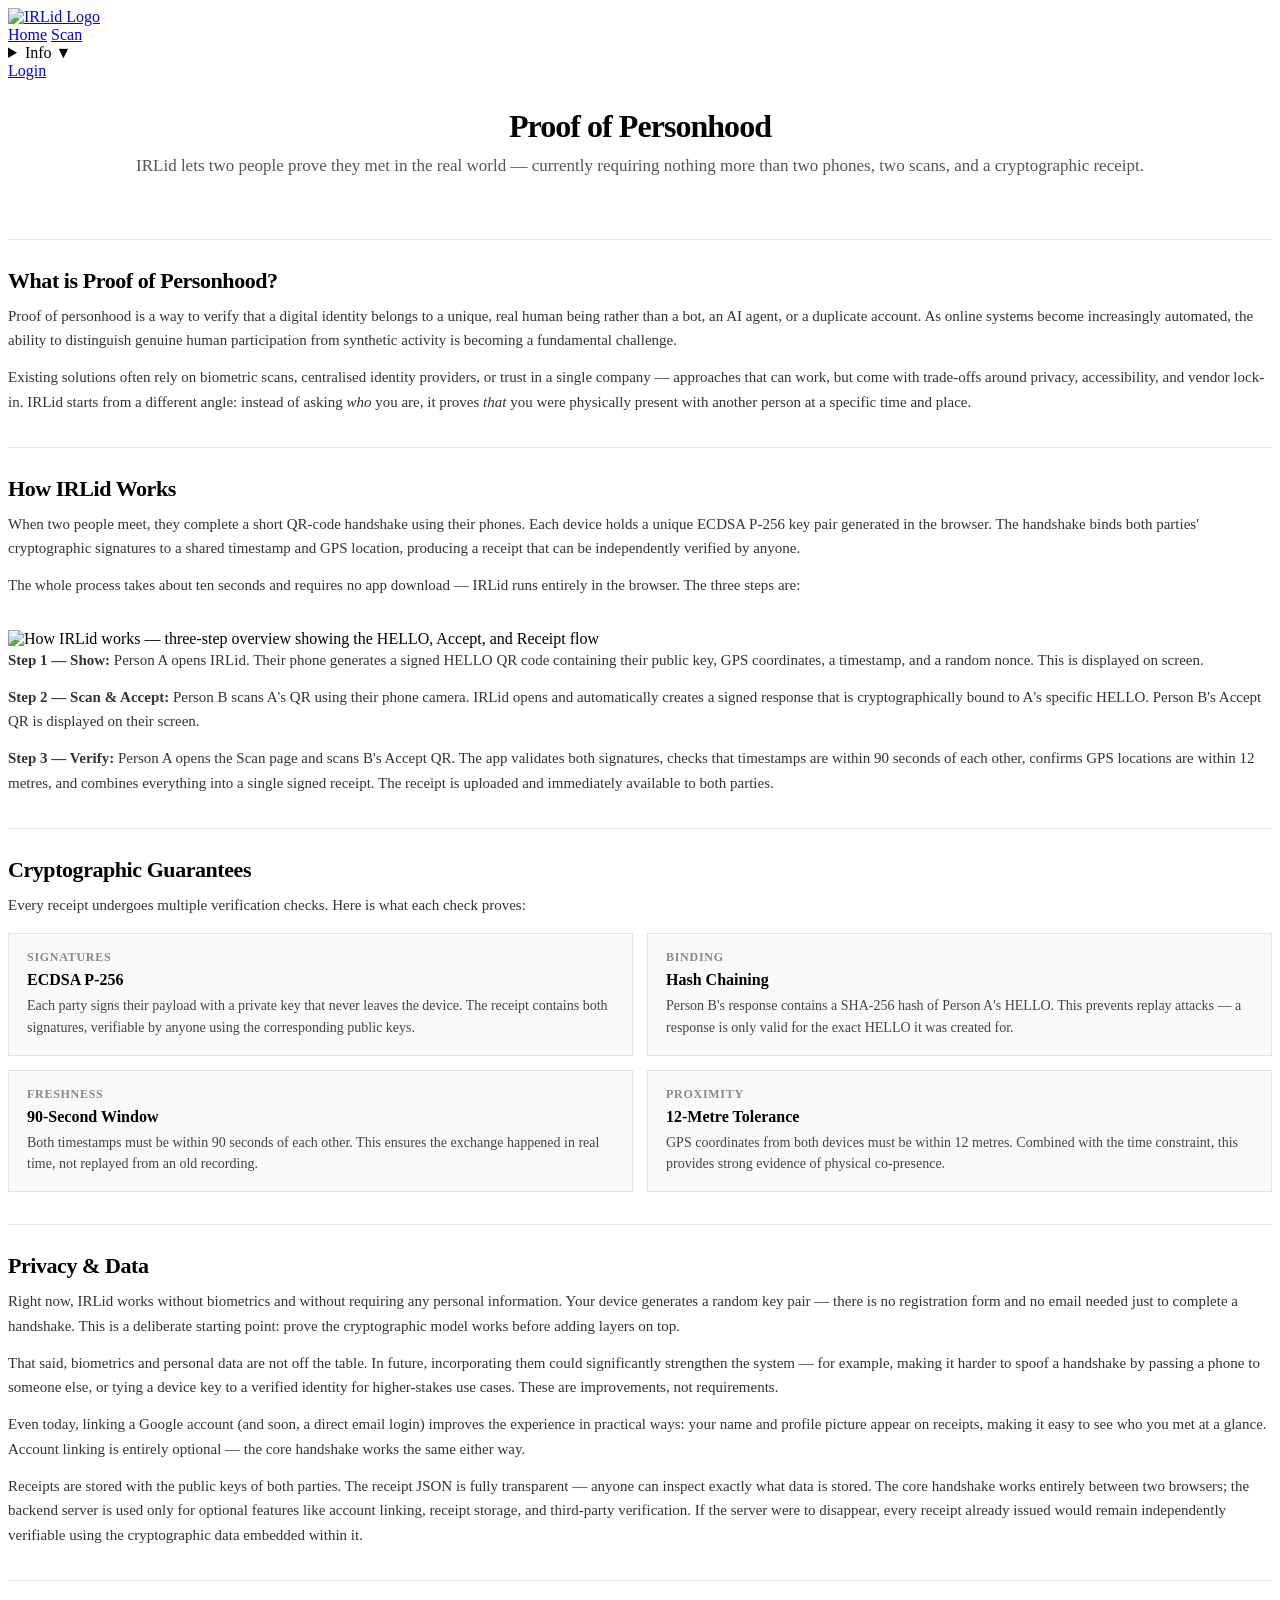
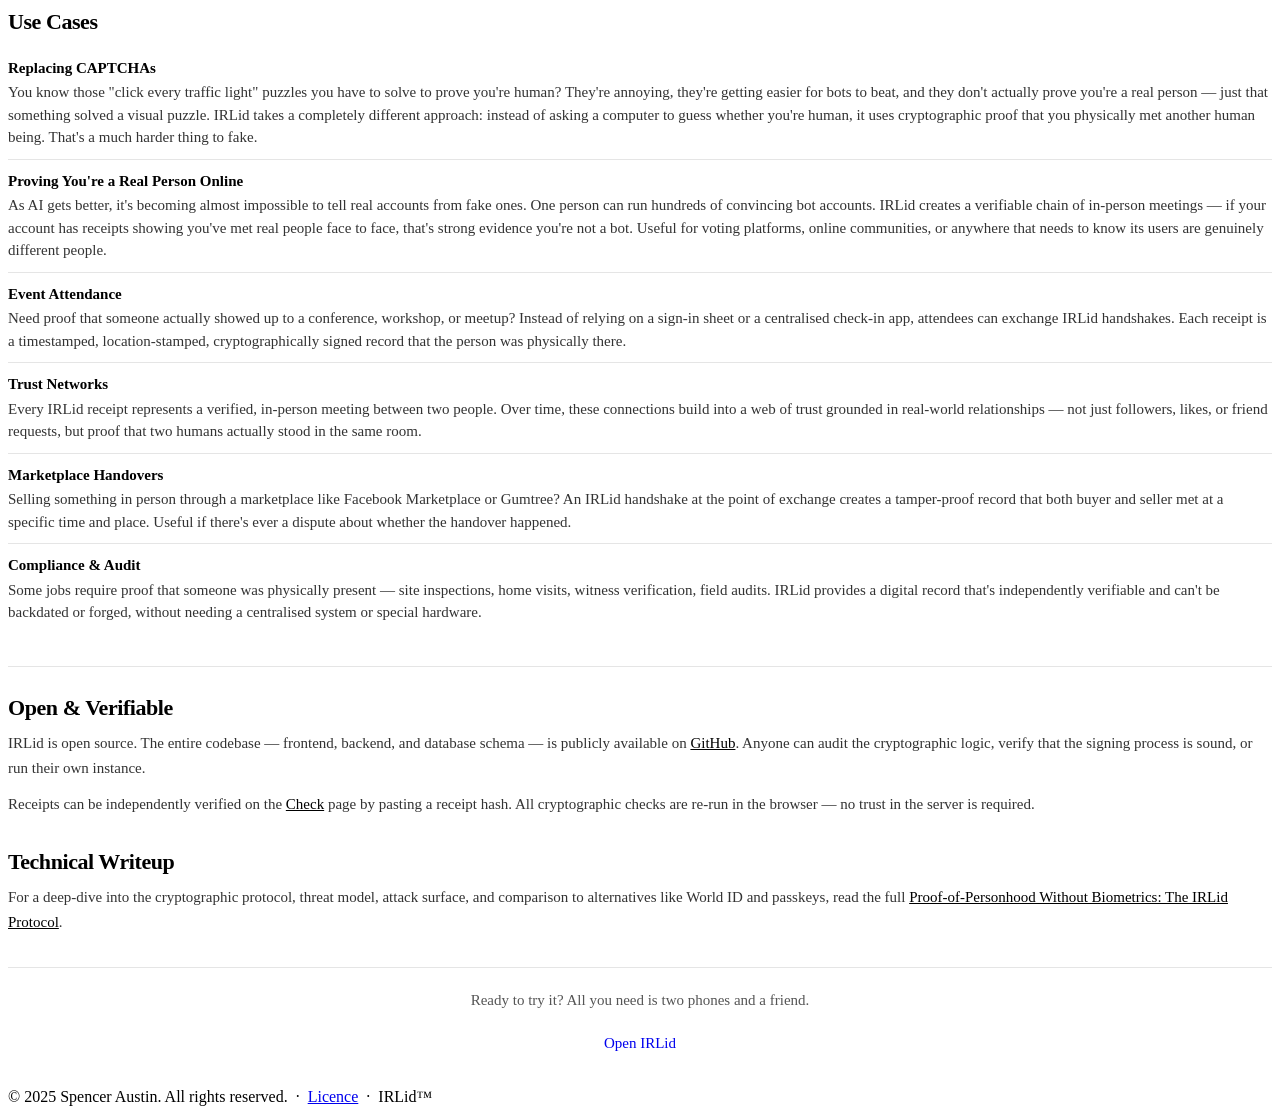
==== about.html @ cba7eae4 "Add cache-busting ?v=3 to sign.js includes across all pages Prevents mobile browsers serving stale v" ====
<!-- about.html -->
<!DOCTYPE html>
<!-- Deploy 90 -->
<html lang="en">
<head>
  <meta charset="UTF-8" />
  <meta name="copyright" content="Copyright 2025 Spencer Austin. All rights reserved." />
  <meta name="viewport" content="width=device-width, initial-scale=1.0" />
  <title>IRLid — About</title>
  <link rel="stylesheet" href="css/style.css">
  <style>
    .about-section {
      margin: 0 0 32px;
    }
    .about-section h2 {
      font-size: 22px;
      margin: 0 0 10px;
      letter-spacing: -0.02em;
    }
    .about-section p {
      font-size: 15px;
      line-height: 1.65;
      color: #333;
      margin: 0 0 12px;
    }
    .about-hero {
      text-align: center;
      padding: 28px 0 8px;
    }
    .about-hero h1 {
      font-size: 32px;
      margin: 0 0 8px;
      letter-spacing: -0.03em;
    }
    .about-hero .subtitle {
      font-size: 17px;
      color: #555;
      margin: 0 0 24px;
      line-height: 1.5;
    }
    .divider {
      border: none;
      border-top: 1px solid #E5E5E5;
      margin: 28px 0;
    }
    .guarantee-grid {
      display: grid;
      grid-template-columns: 1fr;
      gap: 14px;
      margin: 16px 0;
    }
    @media (min-width: 600px) {
      .guarantee-grid { grid-template-columns: 1fr 1fr; }
    }
    .guarantee-card {
      border: 1px solid #E5E5E5;
      padding: 16px 18px;
      background: #FAFAFA;
    }
    .guarantee-card .card-label {
      font-size: 12px;
      font-weight: 700;
      text-transform: uppercase;
      letter-spacing: 0.06em;
      color: #888;
      margin: 0 0 6px;
    }
    .guarantee-card h3 {
      font-size: 16px;
      margin: 0 0 6px;
    }
    .guarantee-card p {
      font-size: 14px;
      line-height: 1.55;
      color: #444;
      margin: 0;
    }
    .use-case-list {
      margin: 12px 0;
      padding: 0;
      list-style: none;
    }
    .use-case-list li {
      padding: 10px 0;
      border-top: 1px solid #E5E5E5;
      font-size: 15px;
      line-height: 1.5;
      color: #333;
    }
    .use-case-list li:first-child { border-top: none; }
    .use-case-list li strong {
      display: block;
      font-size: 15px;
      color: #000;
      margin-bottom: 2px;
    }
    .cta-bar {
      text-align: center;
      padding: 24px 0;
      margin: 16px 0 0;
      border-top: 1px solid #E5E5E5;
    }
    .cta-bar p {
      font-size: 15px;
      color: #555;
      margin: 0 0 14px;
    }
    .cta-bar .btn {
      display: inline-block;
      text-decoration: none;
      font-size: 15px;
      padding: 12px 28px;
    }
  </style>
</head>

<body>
  <header class="site-header">
    <div class="brand-wrap">
      <a class="brand" href="index.html" aria-label="IRLid Home">
        <img src="logo.png" alt="IRLid Logo" id="logo">
      </a>
    </div>

    <nav class="site-nav" aria-label="Primary">
      <a class="nav-btn" href="index.html">Home</a>
      <a class="nav-btn" href="scan.html">Scan</a>

      <details class="nav-dropdown" id="aboutDropdown">
        <summary class="nav-btn">Info ▼</summary>
        <div class="dropdown-menu" role="menu" aria-label="Info menu">
        <a href="check.html">Check</a>
        <a href="about.html">About</a>
        <a href="features.html">Features</a>
        <a href="contact.html">Contact</a>
      </div>
      </details>

      <span id="accountSlot"></span>
    </nav>
  </header>

  <main class="page-main page-content">

    <div class="about-hero">
      <h1>Proof of Personhood</h1>
      <p class="subtitle">
        IRLid lets two people prove they met in the real world — currently requiring nothing more than two phones, two scans, and a cryptographic receipt.
      </p>
    </div>

    <hr class="divider">

    <!-- What is Proof of Personhood? -->
    <div class="about-section">
      <h2>What is Proof of Personhood?</h2>
      <p>
        Proof of personhood is a way to verify that a digital identity belongs to a unique, real human being rather than a bot, an AI agent, or a duplicate account.
        As online systems become increasingly automated, the ability to distinguish genuine human participation from synthetic activity is becoming a fundamental challenge.
      </p>
      <p>
        Existing solutions often rely on biometric scans, centralised identity providers, or trust in a single company — approaches that can work, but come with trade-offs around privacy, accessibility, and vendor lock-in.
        IRLid starts from a different angle: instead of asking <em>who</em> you are, it proves <em>that</em> you were physically present with another person at a specific time and place.
      </p>
    </div>

    <hr class="divider">

    <!-- How IRLid Works -->
    <div class="about-section">
      <h2>How IRLid Works</h2>
      <p>
        When two people meet, they complete a short QR-code handshake using their phones. Each device holds a unique ECDSA P-256 key pair generated in the browser.
        The handshake binds both parties' cryptographic signatures to a shared timestamp and GPS location, producing a receipt that can be independently verified by anyone.
      </p>
      <p>
        The whole process takes about ten seconds and requires no app download — IRLid runs entirely in the browser. The three steps are:
      </p>
    </div>

    <img class="responsive" src="img/how-it-works-overview.svg" alt="How IRLid works — three-step overview showing the HELLO, Accept, and Receipt flow">

    <div class="about-section">
      <p>
        <strong>Step 1 — Show:</strong> Person A opens IRLid. Their phone generates a signed HELLO QR code containing their public key, GPS coordinates, a timestamp, and a random nonce. This is displayed on screen.
      </p>
      <p>
        <strong>Step 2 — Scan &amp; Accept:</strong> Person B scans A's QR using their phone camera. IRLid opens and automatically creates a signed response that is cryptographically bound to A's specific HELLO. Person B's Accept QR is displayed on their screen.
      </p>
      <p>
        <strong>Step 3 — Verify:</strong> Person A opens the Scan page and scans B's Accept QR. The app validates both signatures, checks that timestamps are within 90 seconds of each other, confirms GPS locations are within 12 metres, and combines everything into a single signed receipt. The receipt is uploaded and immediately available to both parties.
      </p>
    </div>

    <hr class="divider">

    <!-- Cryptographic Guarantees -->
    <div class="about-section">
      <h2>Cryptographic Guarantees</h2>
      <p>
        Every receipt undergoes multiple verification checks. Here is what each check proves:
      </p>

      <div class="guarantee-grid">
        <div class="guarantee-card">
          <div class="card-label">Signatures</div>
          <h3>ECDSA P-256</h3>
          <p>Each party signs their payload with a private key that never leaves the device. The receipt contains both signatures, verifiable by anyone using the corresponding public keys.</p>
        </div>
        <div class="guarantee-card">
          <div class="card-label">Binding</div>
          <h3>Hash Chaining</h3>
          <p>Person B's response contains a SHA-256 hash of Person A's HELLO. This prevents replay attacks — a response is only valid for the exact HELLO it was created for.</p>
        </div>
        <div class="guarantee-card">
          <div class="card-label">Freshness</div>
          <h3>90-Second Window</h3>
          <p>Both timestamps must be within 90 seconds of each other. This ensures the exchange happened in real time, not replayed from an old recording.</p>
        </div>
        <div class="guarantee-card">
          <div class="card-label">Proximity</div>
          <h3>12-Metre Tolerance</h3>
          <p>GPS coordinates from both devices must be within 12 metres. Combined with the time constraint, this provides strong evidence of physical co-presence.</p>
        </div>
      </div>
    </div>

    <hr class="divider">

    <!-- Privacy & Data -->
    <div class="about-section">
      <h2>Privacy &amp; Data</h2>
      <p>
        Right now, IRLid works without biometrics and without requiring any personal information.
        Your device generates a random key pair — there is no registration form and no email needed just to complete a handshake.
        This is a deliberate starting point: prove the cryptographic model works before adding layers on top.
      </p>
      <p>
        That said, biometrics and personal data are not off the table. In future, incorporating them could significantly
        strengthen the system — for example, making it harder to spoof a handshake by passing a phone to someone else,
        or tying a device key to a verified identity for higher-stakes use cases. These are improvements, not requirements.
      </p>
      <p>
        Even today, linking a Google account (and soon, a direct email login) improves the experience in practical ways:
        your name and profile picture appear on receipts, making it easy to see who you met at a glance.
        Account linking is entirely optional — the core handshake works the same either way.
      </p>
      <p>
        Receipts are stored with the public keys of both parties. The receipt JSON is fully transparent — anyone can
        inspect exactly what data is stored. The core handshake works entirely between two browsers; the backend server
        is used only for optional features like account linking, receipt storage, and third-party verification.
        If the server were to disappear, every receipt already issued would remain independently verifiable
        using the cryptographic data embedded within it.
      </p>
    </div>

    <hr class="divider">

    <!-- Use Cases -->
    <div class="about-section">
      <h2>Use Cases</h2>
      <ul class="use-case-list">
        <li>
          <strong>Replacing CAPTCHAs</strong>
          You know those "click every traffic light" puzzles you have to solve to prove you're human? They're annoying, they're getting easier for bots to beat, and they don't actually prove you're a real person — just that something solved a visual puzzle. IRLid takes a completely different approach: instead of asking a computer to guess whether you're human, it uses cryptographic proof that you physically met another human being. That's a much harder thing to fake.
        </li>
        <li>
          <strong>Proving You're a Real Person Online</strong>
          As AI gets better, it's becoming almost impossible to tell real accounts from fake ones. One person can run hundreds of convincing bot accounts. IRLid creates a verifiable chain of in-person meetings — if your account has receipts showing you've met real people face to face, that's strong evidence you're not a bot. Useful for voting platforms, online communities, or anywhere that needs to know its users are genuinely different people.
        </li>
        <li>
          <strong>Event Attendance</strong>
          Need proof that someone actually showed up to a conference, workshop, or meetup? Instead of relying on a sign-in sheet or a centralised check-in app, attendees can exchange IRLid handshakes. Each receipt is a timestamped, location-stamped, cryptographically signed record that the person was physically there.
        </li>
        <li>
          <strong>Trust Networks</strong>
          Every IRLid receipt represents a verified, in-person meeting between two people. Over time, these connections build into a web of trust grounded in real-world relationships — not just followers, likes, or friend requests, but proof that two humans actually stood in the same room.
        </li>
        <li>
          <strong>Marketplace Handovers</strong>
          Selling something in person through a marketplace like Facebook Marketplace or Gumtree? An IRLid handshake at the point of exchange creates a tamper-proof record that both buyer and seller met at a specific time and place. Useful if there's ever a dispute about whether the handover happened.
        </li>
        <li>
          <strong>Compliance &amp; Audit</strong>
          Some jobs require proof that someone was physically present — site inspections, home visits, witness verification, field audits. IRLid provides a digital record that's independently verifiable and can't be backdated or forged, without needing a centralised system or special hardware.
        </li>
      </ul>
    </div>

    <hr class="divider">

    <!-- Open & Verifiable -->
    <div class="about-section">
      <h2>Open &amp; Verifiable</h2>
      <p>
        IRLid is open source. The entire codebase — frontend, backend, and database schema — is publicly available on
        <a href="https://github.com/BunHead/IRLid" style="color:#000; text-decoration:underline;">GitHub</a>.
        Anyone can audit the cryptographic logic, verify that the signing process is sound, or run their own instance.
      </p>
      <p>
        Receipts can be independently verified on the <a href="check.html" style="color:#000; text-decoration:underline;">Check</a> page by pasting a receipt hash. All cryptographic checks are re-run in the browser — no trust in the server is required.
      </p>
    </div>

    <!-- Technical Writeup -->
    <div class="about-section">
      <h2>Technical Writeup</h2>
      <p>
        For a deep-dive into the cryptographic protocol, threat model, attack surface, and comparison to alternatives like World ID and passkeys, read the full
        <a href="blog-proof-of-personhood.html" style="color:#000; text-decoration:underline;">Proof-of-Personhood Without Biometrics: The IRLid Protocol</a>.
      </p>
    </div>

    <div class="cta-bar">
      <p>Ready to try it? All you need is two phones and a friend.</p>
      <a class="btn" href="index.html">Open IRLid</a>
    </div>

  </main>

  <script src="js/auth.js"></script>
  <script src="js/backend.js"></script>
  <script src="js/nav.js"></script>

  <footer class="site-footer">
    &copy; 2025 Spencer Austin. All rights reserved.
    &nbsp;&middot;&nbsp;
    <a href="https://github.com/BunHead/IRLid/blob/main/LICENSE">Licence</a>
    &nbsp;&middot;&nbsp;
    IRLid&trade;
  </footer>
</body>
</html>
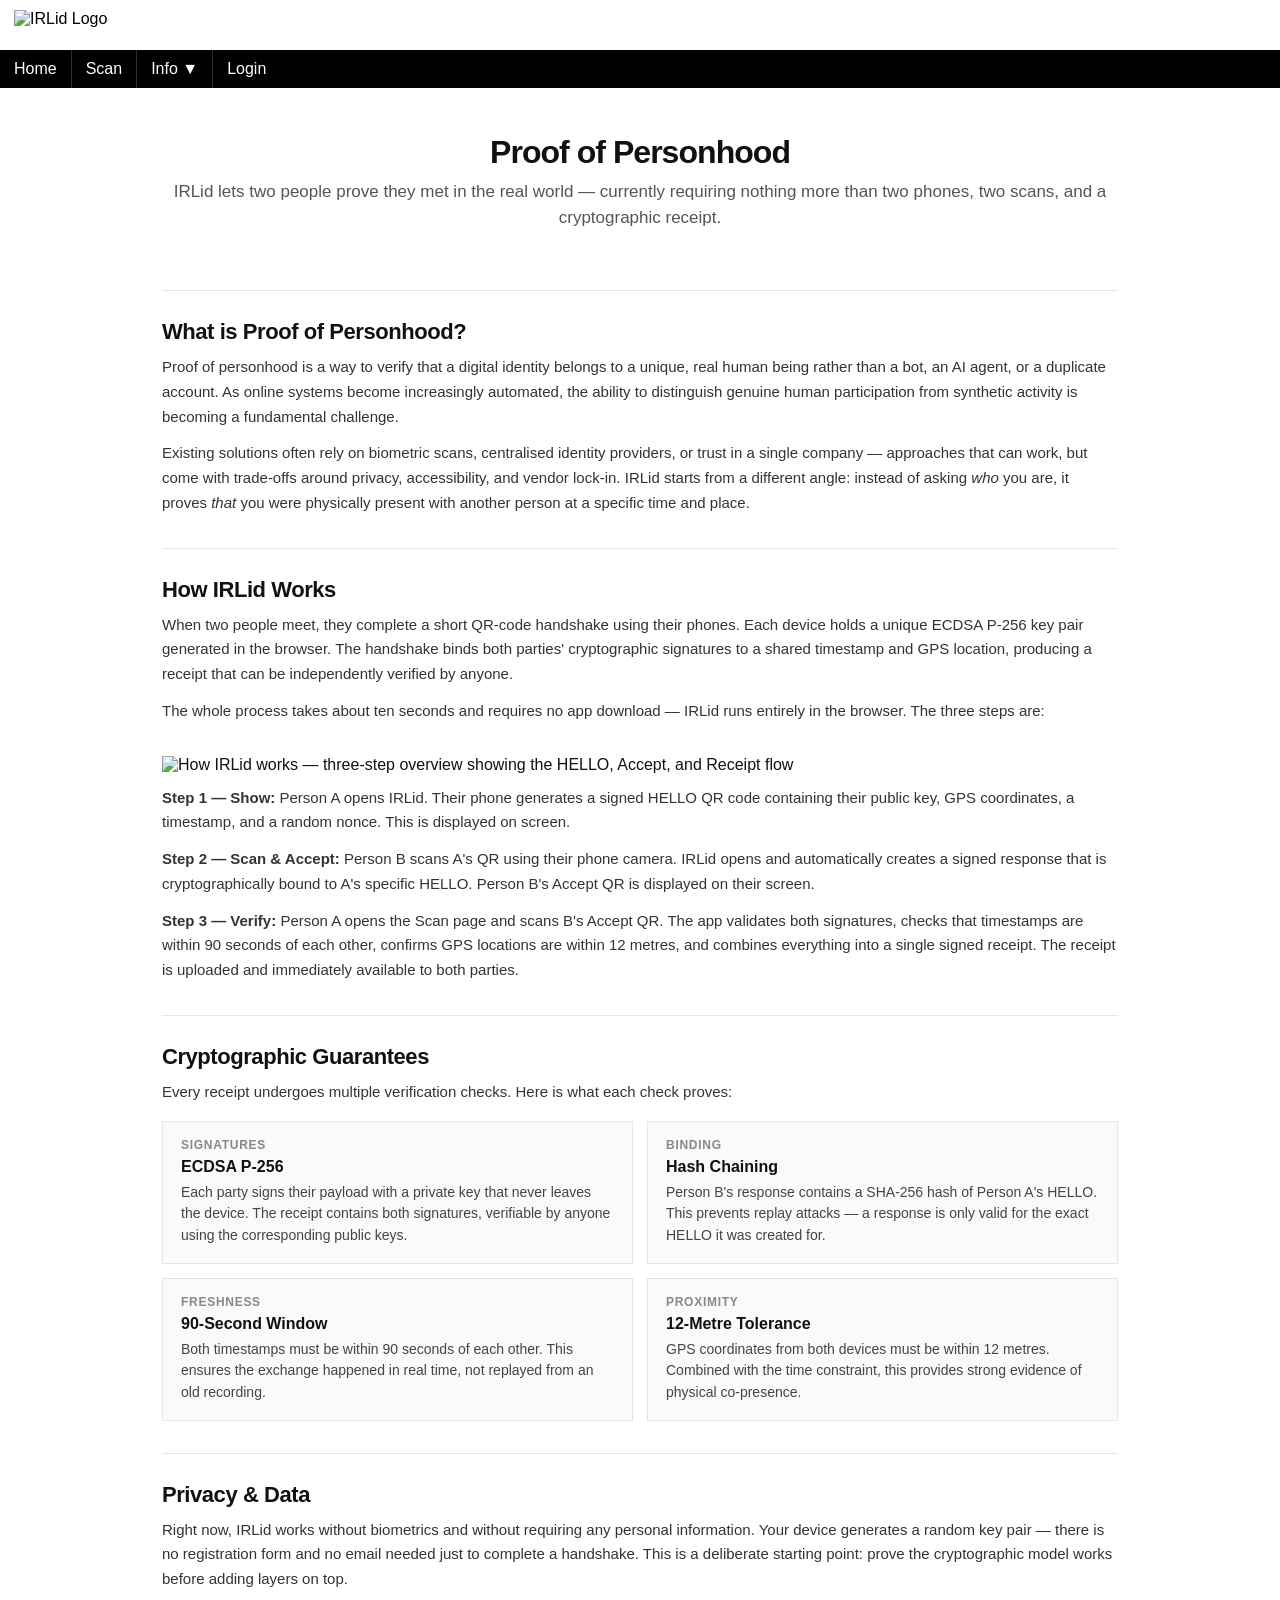
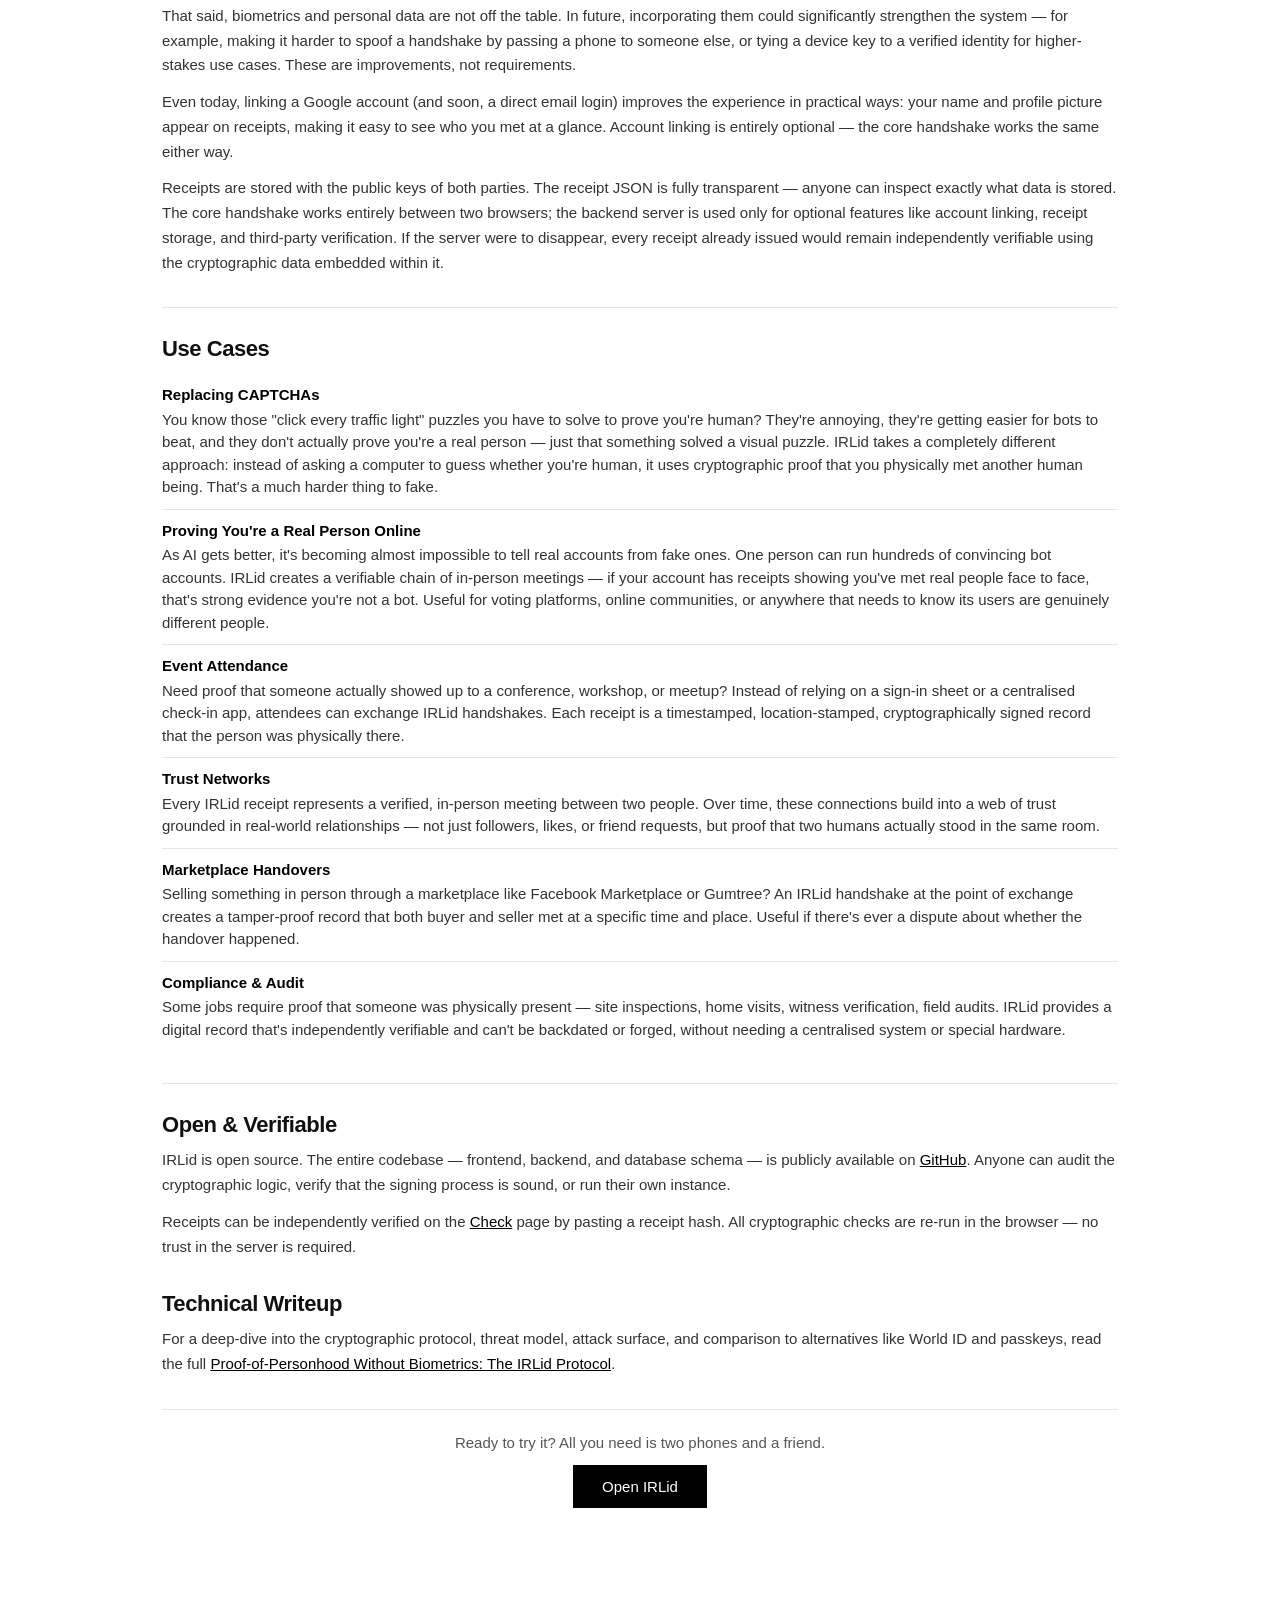
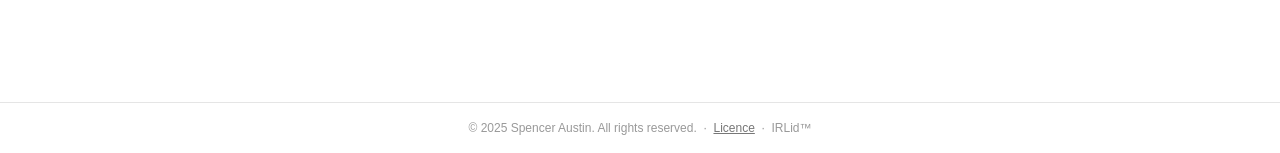
==== commit 9d7a4e2e: "Renormalise line endings (git add -A --renormalize aftermath)" ====
--- a/about.html
+++ b/about.html
@@ -1,333 +1,333 @@
-<!-- about.html -->
-<!DOCTYPE html>
-<!-- Deploy 90 -->
-<html lang="en">
-<head>
-  <meta charset="UTF-8" />
-  <meta name="copyright" content="Copyright 2025 Spencer Austin. All rights reserved." />
-  <meta name="viewport" content="width=device-width, initial-scale=1.0" />
-  <title>IRLid — About</title>
-  <link rel="stylesheet" href="css/style.css">
-  <style>
-    .about-section {
-      margin: 0 0 32px;
-    }
-    .about-section h2 {
-      font-size: 22px;
-      margin: 0 0 10px;
-      letter-spacing: -0.02em;
-    }
-    .about-section p {
-      font-size: 15px;
-      line-height: 1.65;
-      color: #333;
-      margin: 0 0 12px;
-    }
-    .about-hero {
-      text-align: center;
-      padding: 28px 0 8px;
-    }
-    .about-hero h1 {
-      font-size: 32px;
-      margin: 0 0 8px;
-      letter-spacing: -0.03em;
-    }
-    .about-hero .subtitle {
-      font-size: 17px;
-      color: #555;
-      margin: 0 0 24px;
-      line-height: 1.5;
-    }
-    .divider {
-      border: none;
-      border-top: 1px solid #E5E5E5;
-      margin: 28px 0;
-    }
-    .guarantee-grid {
-      display: grid;
-      grid-template-columns: 1fr;
-      gap: 14px;
-      margin: 16px 0;
-    }
-    @media (min-width: 600px) {
-      .guarantee-grid { grid-template-columns: 1fr 1fr; }
-    }
-    .guarantee-card {
-      border: 1px solid #E5E5E5;
-      padding: 16px 18px;
-      background: #FAFAFA;
-    }
-    .guarantee-card .card-label {
-      font-size: 12px;
-      font-weight: 700;
-      text-transform: uppercase;
-      letter-spacing: 0.06em;
-      color: #888;
-      margin: 0 0 6px;
-    }
-    .guarantee-card h3 {
-      font-size: 16px;
-      margin: 0 0 6px;
-    }
-    .guarantee-card p {
-      font-size: 14px;
-      line-height: 1.55;
-      color: #444;
-      margin: 0;
-    }
-    .use-case-list {
-      margin: 12px 0;
-      padding: 0;
-      list-style: none;
-    }
-    .use-case-list li {
-      padding: 10px 0;
-      border-top: 1px solid #E5E5E5;
-      font-size: 15px;
-      line-height: 1.5;
-      color: #333;
-    }
-    .use-case-list li:first-child { border-top: none; }
-    .use-case-list li strong {
-      display: block;
-      font-size: 15px;
-      color: #000;
-      margin-bottom: 2px;
-    }
-    .cta-bar {
-      text-align: center;
-      padding: 24px 0;
-      margin: 16px 0 0;
-      border-top: 1px solid #E5E5E5;
-    }
-    .cta-bar p {
-      font-size: 15px;
-      color: #555;
-      margin: 0 0 14px;
-    }
-    .cta-bar .btn {
-      display: inline-block;
-      text-decoration: none;
-      font-size: 15px;
-      padding: 12px 28px;
-    }
-  </style>
-</head>
-
-<body>
-  <header class="site-header">
-    <div class="brand-wrap">
-      <a class="brand" href="index.html" aria-label="IRLid Home">
-        <img src="logo.png" alt="IRLid Logo" id="logo">
-      </a>
-    </div>
-
-    <nav class="site-nav" aria-label="Primary">
-      <a class="nav-btn" href="index.html">Home</a>
-      <a class="nav-btn" href="scan.html">Scan</a>
-
-      <details class="nav-dropdown" id="aboutDropdown">
-        <summary class="nav-btn">Info ▼</summary>
-        <div class="dropdown-menu" role="menu" aria-label="Info menu">
-        <a href="check.html">Check</a>
-        <a href="about.html">About</a>
-        <a href="features.html">Features</a>
-        <a href="contact.html">Contact</a>
-      </div>
-      </details>
-
-      <span id="accountSlot"></span>
-    </nav>
-  </header>
-
-  <main class="page-main page-content">
-
-    <div class="about-hero">
-      <h1>Proof of Personhood</h1>
-      <p class="subtitle">
-        IRLid lets two people prove they met in the real world — currently requiring nothing more than two phones, two scans, and a cryptographic receipt.
-      </p>
-    </div>
-
-    <hr class="divider">
-
-    <!-- What is Proof of Personhood? -->
-    <div class="about-section">
-      <h2>What is Proof of Personhood?</h2>
-      <p>
-        Proof of personhood is a way to verify that a digital identity belongs to a unique, real human being rather than a bot, an AI agent, or a duplicate account.
-        As online systems become increasingly automated, the ability to distinguish genuine human participation from synthetic activity is becoming a fundamental challenge.
-      </p>
-      <p>
-        Existing solutions often rely on biometric scans, centralised identity providers, or trust in a single company — approaches that can work, but come with trade-offs around privacy, accessibility, and vendor lock-in.
-        IRLid starts from a different angle: instead of asking <em>who</em> you are, it proves <em>that</em> you were physically present with another person at a specific time and place.
-      </p>
-    </div>
-
-    <hr class="divider">
-
-    <!-- How IRLid Works -->
-    <div class="about-section">
-      <h2>How IRLid Works</h2>
-      <p>
-        When two people meet, they complete a short QR-code handshake using their phones. Each device holds a unique ECDSA P-256 key pair generated in the browser.
-        The handshake binds both parties' cryptographic signatures to a shared timestamp and GPS location, producing a receipt that can be independently verified by anyone.
-      </p>
-      <p>
-        The whole process takes about ten seconds and requires no app download — IRLid runs entirely in the browser. The three steps are:
-      </p>
-    </div>
-
-    <img class="responsive" src="img/how-it-works-overview.svg" alt="How IRLid works — three-step overview showing the HELLO, Accept, and Receipt flow">
-
-    <div class="about-section">
-      <p>
-        <strong>Step 1 — Show:</strong> Person A opens IRLid. Their phone generates a signed HELLO QR code containing their public key, GPS coordinates, a timestamp, and a random nonce. This is displayed on screen.
-      </p>
-      <p>
-        <strong>Step 2 — Scan &amp; Accept:</strong> Person B scans A's QR using their phone camera. IRLid opens and automatically creates a signed response that is cryptographically bound to A's specific HELLO. Person B's Accept QR is displayed on their screen.
-      </p>
-      <p>
-        <strong>Step 3 — Verify:</strong> Person A opens the Scan page and scans B's Accept QR. The app validates both signatures, checks that timestamps are within 90 seconds of each other, confirms GPS locations are within 12 metres, and combines everything into a single signed receipt. The receipt is uploaded and immediately available to both parties.
-      </p>
-    </div>
-
-    <hr class="divider">
-
-    <!-- Cryptographic Guarantees -->
-    <div class="about-section">
-      <h2>Cryptographic Guarantees</h2>
-      <p>
-        Every receipt undergoes multiple verification checks. Here is what each check proves:
-      </p>
-
-      <div class="guarantee-grid">
-        <div class="guarantee-card">
-          <div class="card-label">Signatures</div>
-          <h3>ECDSA P-256</h3>
-          <p>Each party signs their payload with a private key that never leaves the device. The receipt contains both signatures, verifiable by anyone using the corresponding public keys.</p>
-        </div>
-        <div class="guarantee-card">
-          <div class="card-label">Binding</div>
-          <h3>Hash Chaining</h3>
-          <p>Person B's response contains a SHA-256 hash of Person A's HELLO. This prevents replay attacks — a response is only valid for the exact HELLO it was created for.</p>
-        </div>
-        <div class="guarantee-card">
-          <div class="card-label">Freshness</div>
-          <h3>90-Second Window</h3>
-          <p>Both timestamps must be within 90 seconds of each other. This ensures the exchange happened in real time, not replayed from an old recording.</p>
-        </div>
-        <div class="guarantee-card">
-          <div class="card-label">Proximity</div>
-          <h3>12-Metre Tolerance</h3>
-          <p>GPS coordinates from both devices must be within 12 metres. Combined with the time constraint, this provides strong evidence of physical co-presence.</p>
-        </div>
-      </div>
-    </div>
-
-    <hr class="divider">
-
-    <!-- Privacy & Data -->
-    <div class="about-section">
-      <h2>Privacy &amp; Data</h2>
-      <p>
-        Right now, IRLid works without biometrics and without requiring any personal information.
-        Your device generates a random key pair — there is no registration form and no email needed just to complete a handshake.
-        This is a deliberate starting point: prove the cryptographic model works before adding layers on top.
-      </p>
-      <p>
-        That said, biometrics and personal data are not off the table. In future, incorporating them could significantly
-        strengthen the system — for example, making it harder to spoof a handshake by passing a phone to someone else,
-        or tying a device key to a verified identity for higher-stakes use cases. These are improvements, not requirements.
-      </p>
-      <p>
-        Even today, linking a Google account (and soon, a direct email login) improves the experience in practical ways:
-        your name and profile picture appear on receipts, making it easy to see who you met at a glance.
-        Account linking is entirely optional — the core handshake works the same either way.
-      </p>
-      <p>
-        Receipts are stored with the public keys of both parties. The receipt JSON is fully transparent — anyone can
-        inspect exactly what data is stored. The core handshake works entirely between two browsers; the backend server
-        is used only for optional features like account linking, receipt storage, and third-party verification.
-        If the server were to disappear, every receipt already issued would remain independently verifiable
-        using the cryptographic data embedded within it.
-      </p>
-    </div>
-
-    <hr class="divider">
-
-    <!-- Use Cases -->
-    <div class="about-section">
-      <h2>Use Cases</h2>
-      <ul class="use-case-list">
-        <li>
-          <strong>Replacing CAPTCHAs</strong>
-          You know those "click every traffic light" puzzles you have to solve to prove you're human? They're annoying, they're getting easier for bots to beat, and they don't actually prove you're a real person — just that something solved a visual puzzle. IRLid takes a completely different approach: instead of asking a computer to guess whether you're human, it uses cryptographic proof that you physically met another human being. That's a much harder thing to fake.
-        </li>
-        <li>
-          <strong>Proving You're a Real Person Online</strong>
-          As AI gets better, it's becoming almost impossible to tell real accounts from fake ones. One person can run hundreds of convincing bot accounts. IRLid creates a verifiable chain of in-person meetings — if your account has receipts showing you've met real people face to face, that's strong evidence you're not a bot. Useful for voting platforms, online communities, or anywhere that needs to know its users are genuinely different people.
-        </li>
-        <li>
-          <strong>Event Attendance</strong>
-          Need proof that someone actually showed up to a conference, workshop, or meetup? Instead of relying on a sign-in sheet or a centralised check-in app, attendees can exchange IRLid handshakes. Each receipt is a timestamped, location-stamped, cryptographically signed record that the person was physically there.
-        </li>
-        <li>
-          <strong>Trust Networks</strong>
-          Every IRLid receipt represents a verified, in-person meeting between two people. Over time, these connections build into a web of trust grounded in real-world relationships — not just followers, likes, or friend requests, but proof that two humans actually stood in the same room.
-        </li>
-        <li>
-          <strong>Marketplace Handovers</strong>
-          Selling something in person through a marketplace like Facebook Marketplace or Gumtree? An IRLid handshake at the point of exchange creates a tamper-proof record that both buyer and seller met at a specific time and place. Useful if there's ever a dispute about whether the handover happened.
-        </li>
-        <li>
-          <strong>Compliance &amp; Audit</strong>
-          Some jobs require proof that someone was physically present — site inspections, home visits, witness verification, field audits. IRLid provides a digital record that's independently verifiable and can't be backdated or forged, without needing a centralised system or special hardware.
-        </li>
-      </ul>
-    </div>
-
-    <hr class="divider">
-
-    <!-- Open & Verifiable -->
-    <div class="about-section">
-      <h2>Open &amp; Verifiable</h2>
-      <p>
-        IRLid is open source. The entire codebase — frontend, backend, and database schema — is publicly available on
-        <a href="https://github.com/BunHead/IRLid" style="color:#000; text-decoration:underline;">GitHub</a>.
-        Anyone can audit the cryptographic logic, verify that the signing process is sound, or run their own instance.
-      </p>
-      <p>
-        Receipts can be independently verified on the <a href="check.html" style="color:#000; text-decoration:underline;">Check</a> page by pasting a receipt hash. All cryptographic checks are re-run in the browser — no trust in the server is required.
-      </p>
-    </div>
-
-    <!-- Technical Writeup -->
-    <div class="about-section">
-      <h2>Technical Writeup</h2>
-      <p>
-        For a deep-dive into the cryptographic protocol, threat model, attack surface, and comparison to alternatives like World ID and passkeys, read the full
-        <a href="blog-proof-of-personhood.html" style="color:#000; text-decoration:underline;">Proof-of-Personhood Without Biometrics: The IRLid Protocol</a>.
-      </p>
-    </div>
-
-    <div class="cta-bar">
-      <p>Ready to try it? All you need is two phones and a friend.</p>
-      <a class="btn" href="index.html">Open IRLid</a>
-    </div>
-
-  </main>
-
-  <script src="js/auth.js"></script>
-  <script src="js/backend.js"></script>
-  <script src="js/nav.js"></script>
-
-  <footer class="site-footer">
-    &copy; 2025 Spencer Austin. All rights reserved.
-    &nbsp;&middot;&nbsp;
-    <a href="https://github.com/BunHead/IRLid/blob/main/LICENSE">Licence</a>
-    &nbsp;&middot;&nbsp;
-    IRLid&trade;
-  </footer>
-</body>
-</html>
+<!-- about.html -->
+<!DOCTYPE html>
+<!-- Deploy 90 -->
+<html lang="en">
+<head>
+  <meta charset="UTF-8" />
+  <meta name="copyright" content="Copyright 2025 Spencer Austin. All rights reserved." />
+  <meta name="viewport" content="width=device-width, initial-scale=1.0" />
+  <title>IRLid — About</title>
+  <link rel="stylesheet" href="css/style.css">
+  <style>
+    .about-section {
+      margin: 0 0 32px;
+    }
+    .about-section h2 {
+      font-size: 22px;
+      margin: 0 0 10px;
+      letter-spacing: -0.02em;
+    }
+    .about-section p {
+      font-size: 15px;
+      line-height: 1.65;
+      color: #333;
+      margin: 0 0 12px;
+    }
+    .about-hero {
+      text-align: center;
+      padding: 28px 0 8px;
+    }
+    .about-hero h1 {
+      font-size: 32px;
+      margin: 0 0 8px;
+      letter-spacing: -0.03em;
+    }
+    .about-hero .subtitle {
+      font-size: 17px;
+      color: #555;
+      margin: 0 0 24px;
+      line-height: 1.5;
+    }
+    .divider {
+      border: none;
+      border-top: 1px solid #E5E5E5;
+      margin: 28px 0;
+    }
+    .guarantee-grid {
+      display: grid;
+      grid-template-columns: 1fr;
+      gap: 14px;
+      margin: 16px 0;
+    }
+    @media (min-width: 600px) {
+      .guarantee-grid { grid-template-columns: 1fr 1fr; }
+    }
+    .guarantee-card {
+      border: 1px solid #E5E5E5;
+      padding: 16px 18px;
+      background: #FAFAFA;
+    }
+    .guarantee-card .card-label {
+      font-size: 12px;
+      font-weight: 700;
+      text-transform: uppercase;
+      letter-spacing: 0.06em;
+      color: #888;
+      margin: 0 0 6px;
+    }
+    .guarantee-card h3 {
+      font-size: 16px;
+      margin: 0 0 6px;
+    }
+    .guarantee-card p {
+      font-size: 14px;
+      line-height: 1.55;
+      color: #444;
+      margin: 0;
+    }
+    .use-case-list {
+      margin: 12px 0;
+      padding: 0;
+      list-style: none;
+    }
+    .use-case-list li {
+      padding: 10px 0;
+      border-top: 1px solid #E5E5E5;
+      font-size: 15px;
+      line-height: 1.5;
+      color: #333;
+    }
+    .use-case-list li:first-child { border-top: none; }
+    .use-case-list li strong {
+      display: block;
+      font-size: 15px;
+      color: #000;
+      margin-bottom: 2px;
+    }
+    .cta-bar {
+      text-align: center;
+      padding: 24px 0;
+      margin: 16px 0 0;
+      border-top: 1px solid #E5E5E5;
+    }
+    .cta-bar p {
+      font-size: 15px;
+      color: #555;
+      margin: 0 0 14px;
+    }
+    .cta-bar .btn {
+      display: inline-block;
+      text-decoration: none;
+      font-size: 15px;
+      padding: 12px 28px;
+    }
+  </style>
+</head>
+
+<body>
+  <header class="site-header">
+    <div class="brand-wrap">
+      <a class="brand" href="index.html" aria-label="IRLid Home">
+        <img src="logo.png" alt="IRLid Logo" id="logo">
+      </a>
+    </div>
+
+    <nav class="site-nav" aria-label="Primary">
+      <a class="nav-btn" href="index.html">Home</a>
+      <a class="nav-btn" href="scan.html">Scan</a>
+
+      <details class="nav-dropdown" id="aboutDropdown">
+        <summary class="nav-btn">Info ▼</summary>
+        <div class="dropdown-menu" role="menu" aria-label="Info menu">
+        <a href="check.html">Check</a>
+        <a href="about.html">About</a>
+        <a href="features.html">Features</a>
+        <a href="contact.html">Contact</a>
+      </div>
+      </details>
+
+      <span id="accountSlot"></span>
+    </nav>
+  </header>
+
+  <main class="page-main page-content">
+
+    <div class="about-hero">
+      <h1>Proof of Personhood</h1>
+      <p class="subtitle">
+        IRLid lets two people prove they met in the real world — currently requiring nothing more than two phones, two scans, and a cryptographic receipt.
+      </p>
+    </div>
+
+    <hr class="divider">
+
+    <!-- What is Proof of Personhood? -->
+    <div class="about-section">
+      <h2>What is Proof of Personhood?</h2>
+      <p>
+        Proof of personhood is a way to verify that a digital identity belongs to a unique, real human being rather than a bot, an AI agent, or a duplicate account.
+        As online systems become increasingly automated, the ability to distinguish genuine human participation from synthetic activity is becoming a fundamental challenge.
+      </p>
+      <p>
+        Existing solutions often rely on biometric scans, centralised identity providers, or trust in a single company — approaches that can work, but come with trade-offs around privacy, accessibility, and vendor lock-in.
+        IRLid starts from a different angle: instead of asking <em>who</em> you are, it proves <em>that</em> you were physically present with another person at a specific time and place.
+      </p>
+    </div>
+
+    <hr class="divider">
+
+    <!-- How IRLid Works -->
+    <div class="about-section">
+      <h2>How IRLid Works</h2>
+      <p>
+        When two people meet, they complete a short QR-code handshake using their phones. Each device holds a unique ECDSA P-256 key pair generated in the browser.
+        The handshake binds both parties' cryptographic signatures to a shared timestamp and GPS location, producing a receipt that can be independently verified by anyone.
+      </p>
+      <p>
+        The whole process takes about ten seconds and requires no app download — IRLid runs entirely in the browser. The three steps are:
+      </p>
+    </div>
+
+    <img class="responsive" src="img/how-it-works-overview.svg" alt="How IRLid works — three-step overview showing the HELLO, Accept, and Receipt flow">
+
+    <div class="about-section">
+      <p>
+        <strong>Step 1 — Show:</strong> Person A opens IRLid. Their phone generates a signed HELLO QR code containing their public key, GPS coordinates, a timestamp, and a random nonce. This is displayed on screen.
+      </p>
+      <p>
+        <strong>Step 2 — Scan &amp; Accept:</strong> Person B scans A's QR using their phone camera. IRLid opens and automatically creates a signed response that is cryptographically bound to A's specific HELLO. Person B's Accept QR is displayed on their screen.
+      </p>
+      <p>
+        <strong>Step 3 — Verify:</strong> Person A opens the Scan page and scans B's Accept QR. The app validates both signatures, checks that timestamps are within 90 seconds of each other, confirms GPS locations are within 12 metres, and combines everything into a single signed receipt. The receipt is uploaded and immediately available to both parties.
+      </p>
+    </div>
+
+    <hr class="divider">
+
+    <!-- Cryptographic Guarantees -->
+    <div class="about-section">
+      <h2>Cryptographic Guarantees</h2>
+      <p>
+        Every receipt undergoes multiple verification checks. Here is what each check proves:
+      </p>
+
+      <div class="guarantee-grid">
+        <div class="guarantee-card">
+          <div class="card-label">Signatures</div>
+          <h3>ECDSA P-256</h3>
+          <p>Each party signs their payload with a private key that never leaves the device. The receipt contains both signatures, verifiable by anyone using the corresponding public keys.</p>
+        </div>
+        <div class="guarantee-card">
+          <div class="card-label">Binding</div>
+          <h3>Hash Chaining</h3>
+          <p>Person B's response contains a SHA-256 hash of Person A's HELLO. This prevents replay attacks — a response is only valid for the exact HELLO it was created for.</p>
+        </div>
+        <div class="guarantee-card">
+          <div class="card-label">Freshness</div>
+          <h3>90-Second Window</h3>
+          <p>Both timestamps must be within 90 seconds of each other. This ensures the exchange happened in real time, not replayed from an old recording.</p>
+        </div>
+        <div class="guarantee-card">
+          <div class="card-label">Proximity</div>
+          <h3>12-Metre Tolerance</h3>
+          <p>GPS coordinates from both devices must be within 12 metres. Combined with the time constraint, this provides strong evidence of physical co-presence.</p>
+        </div>
+      </div>
+    </div>
+
+    <hr class="divider">
+
+    <!-- Privacy & Data -->
+    <div class="about-section">
+      <h2>Privacy &amp; Data</h2>
+      <p>
+        Right now, IRLid works without biometrics and without requiring any personal information.
+        Your device generates a random key pair — there is no registration form and no email needed just to complete a handshake.
+        This is a deliberate starting point: prove the cryptographic model works before adding layers on top.
+      </p>
+      <p>
+        That said, biometrics and personal data are not off the table. In future, incorporating them could significantly
+        strengthen the system — for example, making it harder to spoof a handshake by passing a phone to someone else,
+        or tying a device key to a verified identity for higher-stakes use cases. These are improvements, not requirements.
+      </p>
+      <p>
+        Even today, linking a Google account (and soon, a direct email login) improves the experience in practical ways:
+        your name and profile picture appear on receipts, making it easy to see who you met at a glance.
+        Account linking is entirely optional — the core handshake works the same either way.
+      </p>
+      <p>
+        Receipts are stored with the public keys of both parties. The receipt JSON is fully transparent — anyone can
+        inspect exactly what data is stored. The core handshake works entirely between two browsers; the backend server
+        is used only for optional features like account linking, receipt storage, and third-party verification.
+        If the server were to disappear, every receipt already issued would remain independently verifiable
+        using the cryptographic data embedded within it.
+      </p>
+    </div>
+
+    <hr class="divider">
+
+    <!-- Use Cases -->
+    <div class="about-section">
+      <h2>Use Cases</h2>
+      <ul class="use-case-list">
+        <li>
+          <strong>Replacing CAPTCHAs</strong>
+          You know those "click every traffic light" puzzles you have to solve to prove you're human? They're annoying, they're getting easier for bots to beat, and they don't actually prove you're a real person — just that something solved a visual puzzle. IRLid takes a completely different approach: instead of asking a computer to guess whether you're human, it uses cryptographic proof that you physically met another human being. That's a much harder thing to fake.
+        </li>
+        <li>
+          <strong>Proving You're a Real Person Online</strong>
+          As AI gets better, it's becoming almost impossible to tell real accounts from fake ones. One person can run hundreds of convincing bot accounts. IRLid creates a verifiable chain of in-person meetings — if your account has receipts showing you've met real people face to face, that's strong evidence you're not a bot. Useful for voting platforms, online communities, or anywhere that needs to know its users are genuinely different people.
+        </li>
+        <li>
+          <strong>Event Attendance</strong>
+          Need proof that someone actually showed up to a conference, workshop, or meetup? Instead of relying on a sign-in sheet or a centralised check-in app, attendees can exchange IRLid handshakes. Each receipt is a timestamped, location-stamped, cryptographically signed record that the person was physically there.
+        </li>
+        <li>
+          <strong>Trust Networks</strong>
+          Every IRLid receipt represents a verified, in-person meeting between two people. Over time, these connections build into a web of trust grounded in real-world relationships — not just followers, likes, or friend requests, but proof that two humans actually stood in the same room.
+        </li>
+        <li>
+          <strong>Marketplace Handovers</strong>
+          Selling something in person through a marketplace like Facebook Marketplace or Gumtree? An IRLid handshake at the point of exchange creates a tamper-proof record that both buyer and seller met at a specific time and place. Useful if there's ever a dispute about whether the handover happened.
+        </li>
+        <li>
+          <strong>Compliance &amp; Audit</strong>
+          Some jobs require proof that someone was physically present — site inspections, home visits, witness verification, field audits. IRLid provides a digital record that's independently verifiable and can't be backdated or forged, without needing a centralised system or special hardware.
+        </li>
+      </ul>
+    </div>
+
+    <hr class="divider">
+
+    <!-- Open & Verifiable -->
+    <div class="about-section">
+      <h2>Open &amp; Verifiable</h2>
+      <p>
+        IRLid is open source. The entire codebase — frontend, backend, and database schema — is publicly available on
+        <a href="https://github.com/BunHead/IRLid" style="color:#000; text-decoration:underline;">GitHub</a>.
+        Anyone can audit the cryptographic logic, verify that the signing process is sound, or run their own instance.
+      </p>
+      <p>
+        Receipts can be independently verified on the <a href="check.html" style="color:#000; text-decoration:underline;">Check</a> page by pasting a receipt hash. All cryptographic checks are re-run in the browser — no trust in the server is required.
+      </p>
+    </div>
+
+    <!-- Technical Writeup -->
+    <div class="about-section">
+      <h2>Technical Writeup</h2>
+      <p>
+        For a deep-dive into the cryptographic protocol, threat model, attack surface, and comparison to alternatives like World ID and passkeys, read the full
+        <a href="blog-proof-of-personhood.html" style="color:#000; text-decoration:underline;">Proof-of-Personhood Without Biometrics: The IRLid Protocol</a>.
+      </p>
+    </div>
+
+    <div class="cta-bar">
+      <p>Ready to try it? All you need is two phones and a friend.</p>
+      <a class="btn" href="index.html">Open IRLid</a>
+    </div>
+
+  </main>
+
+  <script src="js/auth.js"></script>
+  <script src="js/backend.js"></script>
+  <script src="js/nav.js"></script>
+
+  <footer class="site-footer">
+    &copy; 2025 Spencer Austin. All rights reserved.
+    &nbsp;&middot;&nbsp;
+    <a href="https://github.com/BunHead/IRLid/blob/main/LICENSE">Licence</a>
+    &nbsp;&middot;&nbsp;
+    IRLid&trade;
+  </footer>
+</body>
+</html>
--- a/css/style.css
+++ b/css/style.css
@@ -0,0 +1,424 @@
+/* css/style.css */
+/* Deploy 61 */
+:root{
+  --black:#000;
+  --white:#fff;
+
+  --border:rgba(255,255,255,0.18);
+  --mobile-nav-h:124px;
+
+  --side-pad:12px;
+
+  /* hard clamp: prevents giant logo even if PNG is huge */
+  --logo-h-desktop:40px;
+  --logo-h-mobile:28px;
+}
+
+*{ box-sizing:border-box; }
+
+html, body{ height:100%; }
+
+body{
+  font-family: Arial, sans-serif;
+  margin:0;
+  padding:0;
+  background:#fff;
+  color:#111;
+  overflow-x:hidden;
+}
+
+/* Square buttons */
+.btn{
+  background:#000;
+  color:#fff;
+  border:1px solid #000;
+  padding:10px 14px;
+  font-size:14px;
+  cursor:pointer;
+  border-radius:0;
+}
+.btn.secondary{
+  background:#fff;
+  color:#000;
+}
+
+/* Header */
+.site-header{
+  width:100%;
+  background:#fff;
+}
+
+.brand-wrap{
+  width:100%;
+  padding:10px 14px 0 14px;
+}
+
+.brand,
+.brand:link,
+.brand:visited,
+.brand:hover,
+.brand:active{
+  display:inline-flex;
+  align-items:center;
+  text-decoration:none;
+  color:#000;
+}
+
+/* HARD CLAMP LOGO */
+#logo{
+  height: var(--logo-h-desktop) !important;
+  max-height: var(--logo-h-desktop) !important;
+  width:auto !important;
+  max-width: 100%;
+  display:block;
+  object-fit:contain;
+}
+
+@media (max-width: 720px){
+  #logo{
+    height: var(--logo-h-mobile) !important;
+    max-height: var(--logo-h-mobile) !important;
+  }
+}
+
+/* Desktop nav */
+.site-nav{
+  width:100%;
+  background:#000;
+  display:flex;
+  align-items:stretch;
+  justify-content:flex-start;
+  gap:0;
+  padding:0;
+  margin:0;
+  position:sticky;
+  top:0;
+  z-index:1000;
+}
+
+.site-nav .nav-btn{
+  display:inline-flex;
+  align-items:center;
+  justify-content:center;
+  color:#fff;
+  text-decoration:none;
+  padding:10px 14px;
+  border-right:1px solid var(--border);
+  user-select:none;
+  border-radius:0;
+}
+.site-nav .nav-btn:last-child{ border-right:0; }
+.site-nav .nav-btn:hover{ background:#111; }
+.site-nav .nav-btn:active{ background:#222; }
+
+/* Dropdown */
+.nav-dropdown{ position:relative; }
+.nav-dropdown > summary{ list-style:none; }
+.nav-dropdown > summary::-webkit-details-marker{ display:none; }
+
+.dropdown-menu{
+  position:absolute;
+  top:100%;
+  left:0;
+  min-width:180px;
+  background:#000;
+  border:1px solid var(--border);
+  display:none;
+  z-index:2000;
+}
+.nav-dropdown[open] .dropdown-menu{ display:block; }
+
+.dropdown-menu a{
+  display:block;
+  padding:10px 14px;
+  color:#fff;
+  text-decoration:none;
+  border-top:1px solid rgba(255,255,255,0.14);
+}
+.dropdown-menu a:first-child{ border-top:0; }
+.dropdown-menu a:hover{ background:#111; }
+.dropdown-menu a:active{ background:#222; }
+
+#accountSlot{ display:contents; }
+
+/* Common layout */
+.page-main{
+  padding: 18px var(--side-pad) calc(var(--mobile-nav-h) + 22px);
+  text-align:center;
+}
+
+.small{ font-size:12px; opacity:.85; }
+
+.controls{
+  display:flex;
+  gap:10px;
+  justify-content:center;
+  margin: 10px 0 12px;
+  flex-wrap:wrap;
+}
+
+.qr-box{
+  display:inline-block;
+  background:#fff;
+  padding:16px;
+}
+
+/* Home layout */
+.home-main{
+  width:100%;
+  padding: 8px var(--side-pad) 0 var(--side-pad);
+  display:flex;
+  align-items:flex-start;
+  justify-content:center;
+}
+
+.home-qr{
+  width:100%;
+  max-width:900px;
+  padding:0;
+  background:transparent;
+}
+
+.home-qr canvas,
+.home-qr img{
+  display:block;
+  margin:0 auto;
+  height:auto;
+}
+
+/* Mobile: cap QR at 72vw so "How it works" is visible below the fold */
+@media (max-width: 720px){
+  .home-qr canvas,
+  .home-qr img{
+    width: 72vw !important;
+    height: 72vw !important;
+  }
+}
+
+#qrError{
+  display:none;
+  margin: 8px var(--side-pad) 0 var(--side-pad);
+  padding:10px;
+  border:1px solid #f3c0c0;
+  background:#fff3f3;
+  color:#600;
+  font-family: ui-monospace, monospace;
+  white-space: pre-wrap;
+}
+
+/* Scanner container */
+#responseArea{
+  display:none;
+  margin: 12px auto 14px;
+  max-width: 480px;
+}
+
+#scanner{
+  width: 340px;
+  max-width: 92vw;
+  margin: 12px auto;
+  background:#000;
+}
+#scanner video,
+#scanner canvas{
+  width:100% !important;
+  height:auto !important;
+  display:block;
+}
+
+/* Mobile nav: fixed bottom, 2 cols × 2 rows */
+@media (max-width: 720px){
+  body{
+    padding-bottom: calc(var(--mobile-nav-h) + env(safe-area-inset-bottom, 0));
+  }
+
+  .site-nav{
+    position: fixed;
+    top: auto;
+    bottom: env(safe-area-inset-bottom, 0);
+    left:0;
+    right:0;
+    height: var(--mobile-nav-h);
+    display:grid;
+    grid-template-columns: 1fr 1fr;
+    grid-template-rows: 1fr 1fr;
+    align-items:stretch;
+    justify-items:stretch;
+    border-top:1px solid var(--border);
+  }
+
+  .site-nav .nav-btn{
+    width:100%;
+    height:100%;
+    padding:18px 10px;
+    border-right:1px solid var(--border);
+    border-bottom:1px solid var(--border);
+    font-size:16px;
+  }
+
+  .nav-dropdown{
+    display:block;
+    width:100%;
+    height:100%;
+    position:static;
+  }
+
+  .nav-dropdown > summary.nav-btn{
+    width:100%;
+    height:100%;
+  }
+
+  /* About dropdown opens upward */
+  .dropdown-menu{
+    position: fixed;
+    left: 0;
+    right: 0;
+    bottom: calc(var(--mobile-nav-h) + env(safe-area-inset-bottom, 0));
+    top: auto;
+    min-width: 0;
+  }
+}
+
+/* Content pages (About / Features / Contact / Login) */
+.page-content{
+  max-width: 980px;
+  margin: 0 auto;
+  text-align: left;
+}
+
+.page-title-center{
+  text-align: center;
+  margin-top: 6px;
+}
+
+.responsive{
+  width: 100%;
+  max-width: 980px;
+  height: auto;
+  display: block;
+  margin: 12px auto;
+}
+
+.card{
+  width: min(92vw, 720px);
+  max-width: 720px;
+  border: 1px solid #ddd;
+  padding: 12px;
+  margin: 0 auto;
+  background: #fff;
+}
+
+.btnrow{
+  display: flex;
+  gap: 10px;
+  flex-wrap: wrap;
+  justify-content: center;
+  margin: 10px 0;
+}
+
+.statusBox{
+  border: 1px solid #ddd;
+  padding: 10px;
+  white-space: pre-wrap;
+  font-family: ui-monospace, monospace;
+  font-size: 12px;
+}
+
+.mt0{ margin-top: 0; }
+.mb0{ margin-bottom: 0; }
+
+/* Receipt page */
+.receipt-wrap{
+  max-width: 860px;
+  margin: 0 auto;
+  text-align: center;
+}
+
+.panel{
+  background: #f7f7f7;
+  border: 1px solid #e5e5e5;
+  padding: 14px 16px;
+  text-align: left;
+  margin: 10px 0;
+}
+
+.receipt-qr{ margin: 10px 0 6px; }
+
+.people-grid{
+  display: grid;
+  grid-template-columns: 1fr;
+  gap: 10px;
+  margin-top: 10px;
+}
+
+@media (min-width: 760px){
+  .people-grid{ grid-template-columns: 1fr 1fr; }
+}
+
+.person-panel{
+  border: 1px solid #e5e5e5;
+  background: #fff;
+  padding: 12px 12px;
+}
+
+.person-title{ font-weight: 700; margin-bottom: 6px; }
+.person-row{ margin: 2px 0; }
+.person-note{ font-size: 12px; opacity: .85; margin-top: 6px; }
+
+.checks{ margin-top: 10px; }
+.check{
+  display: flex;
+  gap: 10px;
+  align-items: flex-start;
+  padding: 10px 0;
+  border-top: 1px solid #e5e5e5;
+}
+.check:first-child{ border-top: 0; }
+
+.badge{
+  width: 64px;
+  text-align: center;
+  font-weight: 700;
+  font-size: 12px;
+  padding: 6px 0;
+  border: 1px solid #e5e5e5;
+  background: #fff;
+}
+.badge.pass{ background: #eaffea; border-color: #c8f2c8; }
+.badge.fail{ background: #ffecec; border-color: #ffd0d0; }
+
+details.raw{
+  text-align: left;
+  max-width: 860px;
+  margin: 10px auto 0;
+}
+
+pre{
+  white-space: pre-wrap;
+  word-break: break-word;
+  background: #fff;
+  border: 1px solid #e5e5e5;
+  padding: 12px 12px;
+  font-size: 12px;
+}
+
+a.maplink{ color: #111; text-decoration: underline; }
+
+/* Site footer */
+.site-footer{
+  text-align: center;
+  padding: 18px 14px;
+  font-size: 12px;
+  color: #999;
+  border-top: 1px solid #e5e5e5;
+  margin-top: 24px;
+}
+.site-footer a{
+  color: #777;
+  text-decoration: underline;
+}
+@media (max-width: 720px){
+  .site-footer{
+    padding-bottom: calc(var(--mobile-nav-h) + env(safe-area-inset-bottom, 0) + 18px);
+  }
+}
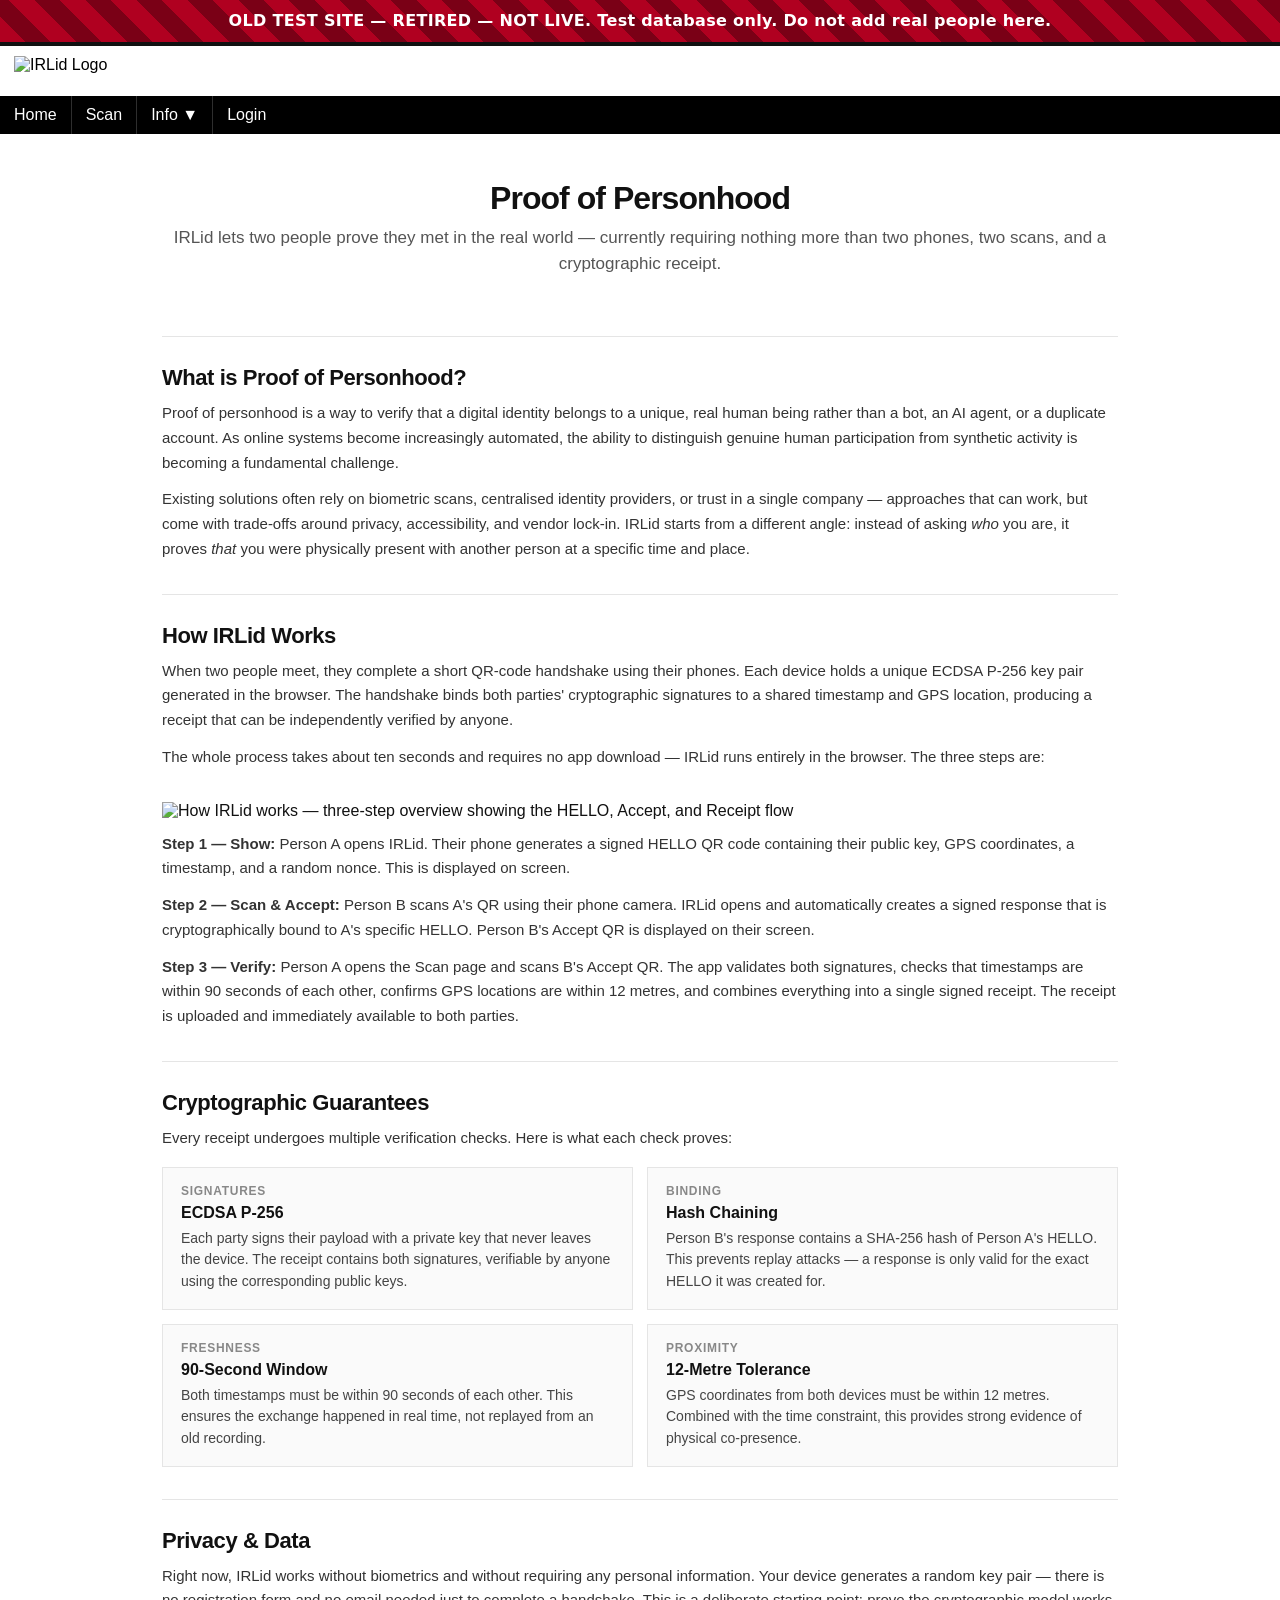
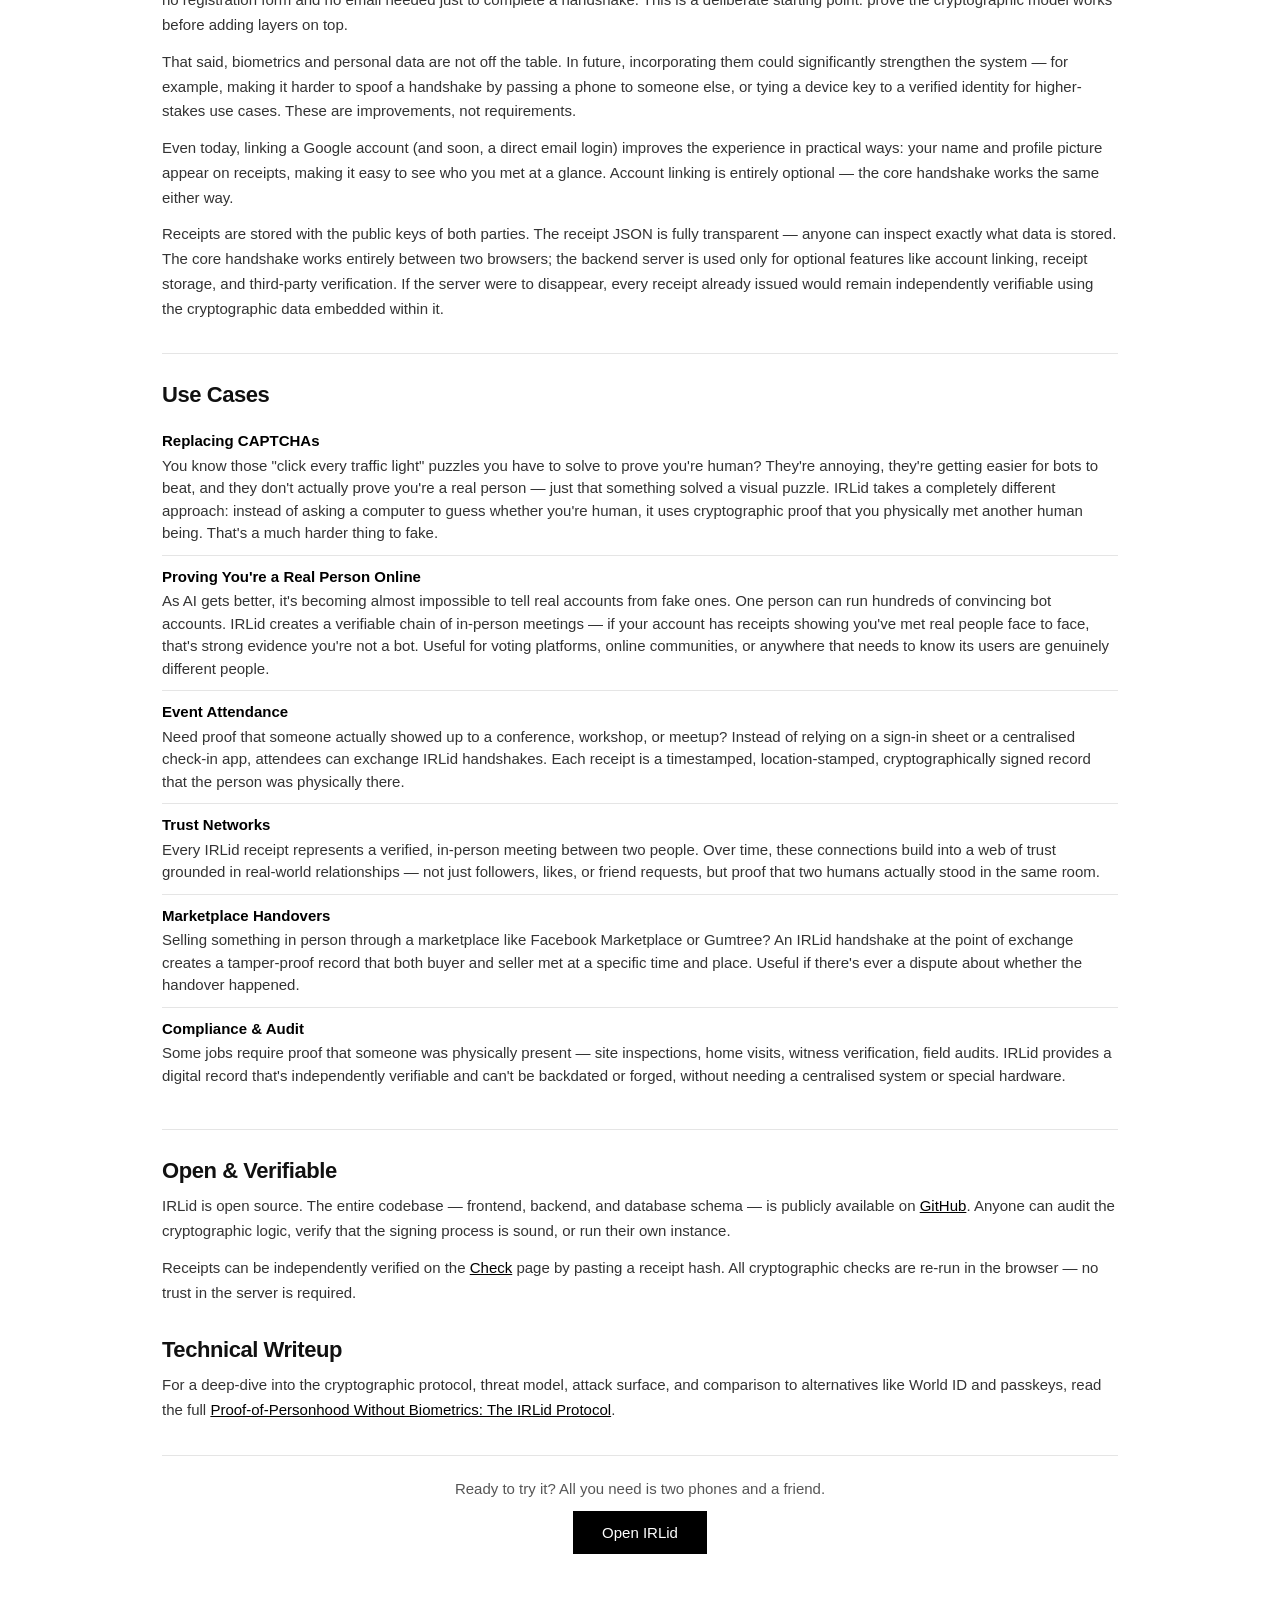
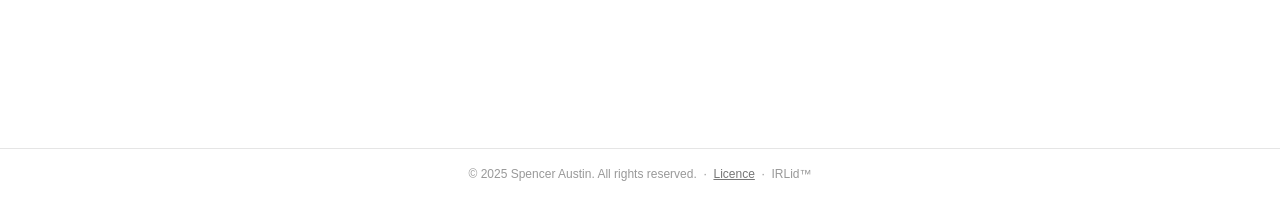
==== commit 650c0c8f: "Old test site: stop the orange QR opening live scan.html; mark every page OLD TEST SITE" ====
--- a/about.html
+++ b/about.html
@@ -4,6 +4,7 @@
 <html lang="en">
 <head>
   <meta charset="UTF-8" />
+  <script src="js/test-env-banner.js"></script><!-- 12 Nov 2026: OLD TEST SITE bar -->
   <meta name="copyright" content="Copyright 2025 Spencer Austin. All rights reserved." />
   <meta name="viewport" content="width=device-width, initial-scale=1.0" />
   <title>IRLid — About</title>
